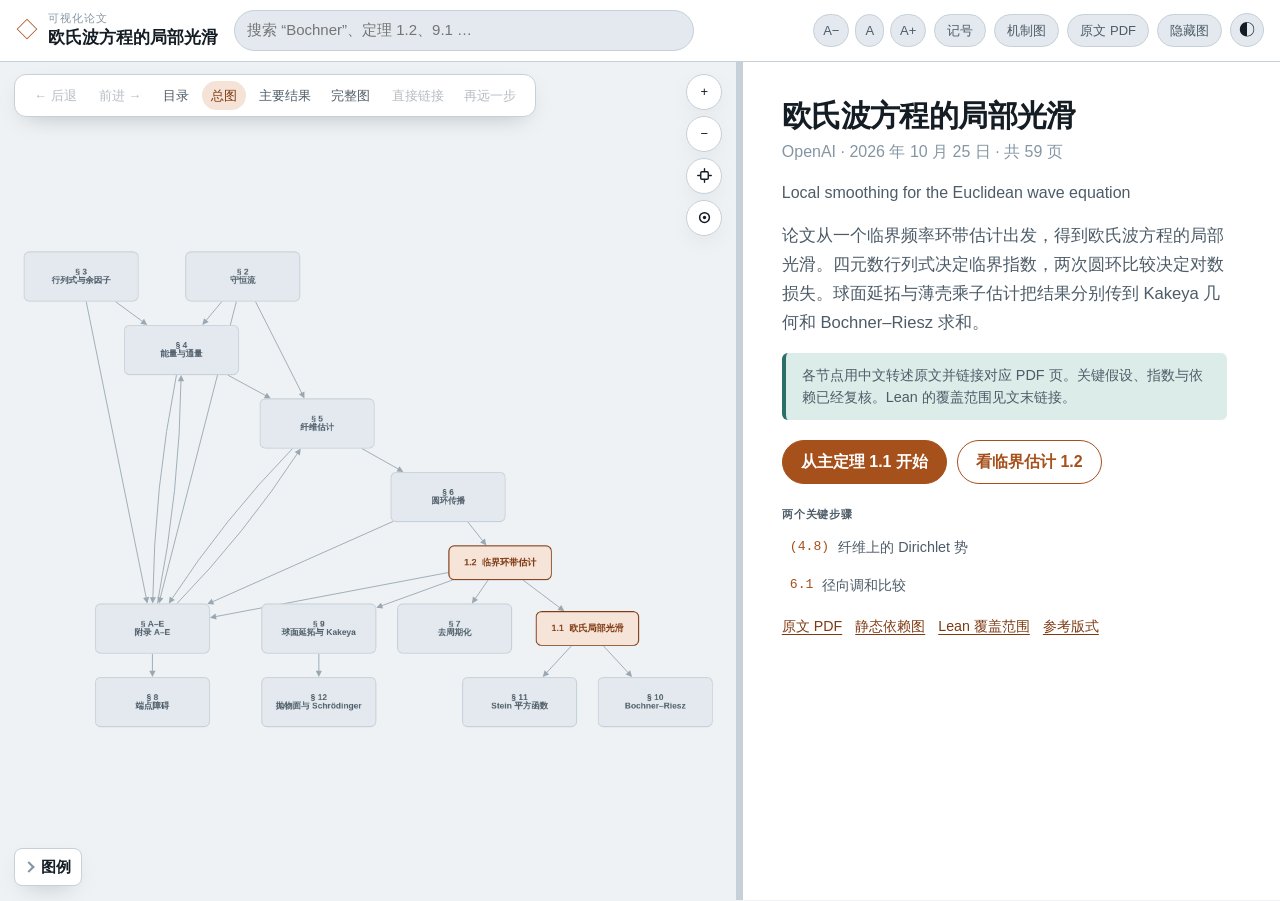
==== index.html @ be73e575 "Add local smoothing visual paper" ====
<!doctype html>
<html lang="zh-CN">
<head>
<meta charset="utf-8">
<meta name="viewport" content="width=device-width, initial-scale=1">
<meta http-equiv="Content-Security-Policy"
  content="default-src 'none'; script-src 'self' file:; style-src 'self' file: 'unsafe-inline'; img-src 'self' file: data:; font-src 'self' file:; form-action 'none'; base-uri 'none'">
<title>欧氏波方程的局部光滑 — 可视化论文</title>
<meta name="description" content="论文《Local smoothing for the Euclidean wave equation》的交互式可视化伴侣：证明依赖图、陈述、分步推导、记号与原文图解。">
<link rel="stylesheet" href="assets/vendor/katex.min.css">
<link rel="stylesheet" href="assets/style.css">
</head>
<body>
<a class="skip-link" href="#panel">跳到阅读面板</a>

<header class="topbar">
  <button type="button" class="topbar__brand" id="brand-home" aria-label="显示欢迎面板">
    <span class="topbar__mark" aria-hidden="true">◇</span>
    <span class="topbar__titles">
      <span class="topbar__kicker">可视化论文</span>
      <span class="topbar__title">欧氏波方程的局部光滑</span>
    </span>
  </button>

  <div class="topbar__search">
    <label class="sr-only" for="search-input">搜索标题、编号</label>
    <input id="search-input" type="text" placeholder="搜索 “Bochner”、定理 1.2、9.1 …" autocomplete="off">
    <div id="search-results" class="search-results" hidden></div>
  </div>

  <div class="topbar__actions">
    <div class="reading-size" role="group" aria-label="字号">
      <button type="button" class="reading-btn" id="text-smaller" title="缩小字号">A−</button>
      <button type="button" class="reading-btn" id="text-reset" title="重置字号">A</button>
      <button type="button" class="reading-btn" id="text-larger" title="放大字号">A+</button>
    </div>
    <button type="button" class="reading-btn" id="notation-btn" title="记号与符号">记号</button>
    <button type="button" class="reading-btn" id="figures-btn" title="机制图">机制图</button>
    <a class="reading-btn paper-link" href="paper.pdf">原文 PDF</a>
    <button type="button" class="reading-btn reading-graph-toggle" id="toggle-graph" aria-pressed="false" title="隐藏依赖图（g）">隐藏图</button>
    <button type="button" class="icon-button" id="theme-toggle" title="切换浅色 / 深色" aria-label="切换主题">
      <span aria-hidden="true">◐</span>
    </button>
  </div>
</header>

<nav class="tabbar" aria-label="面板切换">
  <button type="button" class="tabbar__btn is-active" data-pane="graph">图</button>
  <button type="button" class="tabbar__btn" data-pane="panel">阅读面板</button>
</nav>

<main class="layout">

  <section id="graph-pane" class="pane pane--graph" aria-label="依赖图">
    <div id="cy" tabindex="0" aria-label="依赖图：+ − 缩放，0 适应屏幕。"></div>
    <div id="outline" hidden></div>

    <div class="graph-toolbar" role="toolbar" aria-label="图操作">
      <button type="button" class="graph-btn graph-btn--history" id="history-back" title="后退（Alt+←）">← 后退</button>
      <button type="button" class="graph-btn graph-btn--history" id="history-forward" title="前进（Alt+→）">前进 →</button>
      <button type="button" class="graph-btn" id="outline-toggle" aria-pressed="false">目录</button>
      <button type="button" class="graph-btn graph-btn--map" id="whole-map" title="回到分区与主定理总图">总图</button>
      <div class="graph-tiers" role="group" aria-label="显示范围">
        <button type="button" class="graph-btn" id="view-essentials" aria-pressed="false">主要结果</button>
        <button type="button" class="graph-btn" id="view-everything" aria-pressed="false">完整图</button>
      </div>
      <div class="graph-hops" role="group" aria-label="跟随链接的距离">
        <button type="button" class="graph-btn" id="hops-1" aria-pressed="true">直接链接</button>
        <button type="button" class="graph-btn" id="hops-2" aria-pressed="false">再远一步</button>
      </div>
    </div>

    <div class="graph-zoom" role="toolbar" aria-label="缩放" aria-orientation="vertical">
      <button type="button" class="graph-btn graph-btn--icon" id="zoom-in" title="放大（+）">+</button>
      <button type="button" class="graph-btn graph-btn--icon" id="zoom-out" title="缩小（−）">−</button>
      <button type="button" class="graph-btn graph-btn--icon" id="zoom-fit" title="适应屏幕（0）">
        <svg viewBox="0 0 16 16" width="15" height="15" aria-hidden="true"><rect x="4" y="4" width="8" height="8" rx="1.2" fill="none" stroke="currentColor" stroke-width="1.5"/><path d="M8 0.8v2.4M8 12.8v2.4M0.8 8h2.4M12.8 8h2.4" stroke="currentColor" stroke-width="1.5" stroke-linecap="round"/></svg>
      </button>
      <button type="button" class="graph-btn graph-btn--icon" id="zoom-selection" title="缩放到所选">
        <svg viewBox="0 0 16 16" width="15" height="15" aria-hidden="true"><circle cx="8" cy="8" r="5.2" fill="none" stroke="currentColor" stroke-width="1.6"/><circle cx="8" cy="8" r="1.8" fill="currentColor"/></svg>
      </button>
    </div>

    <div class="graph-legend">
      <button type="button" class="graph-legend__head" id="legend-toggle" aria-expanded="false">
        <i class="graph-legend__chevron" aria-hidden="true"></i>图例
      </button>
      <div class="graph-legend__body" id="legend-body" hidden>
        <div class="graph-legend__row">
          <span><i class="legend-swatch legend-swatch--theorem"></i>定理</span>
          <span><i class="legend-swatch legend-swatch--proposition"></i>命题</span>
        </div>
        <div class="graph-legend__row">
          <span><i class="legend-swatch legend-swatch--lemma"></i>引理</span>
          <span><i class="legend-swatch legend-swatch--corollary"></i>推论</span>
        </div>
        <div class="graph-legend__row">
          <span><i class="legend-swatch legend-swatch--appendix"></i>附录结果</span>
          <span><i class="legend-swatch legend-swatch--section"></i>分区</span>
        </div>
        <div class="graph-legend__row">
          <span class="graph-legend__key"><i class="legend-arrow"></i>A → B：A 被用于证明 B</span>
        </div>
        <div class="graph-legend__row">
          <span class="graph-legend__key"><i class="legend-arrow legend-arrow--hl"></i>所选或悬停框的箭头</span>
        </div>
      </div>
    </div>
  </section>

  <div class="pane-divider" id="divider" role="separator" tabindex="0" aria-orientation="vertical"
    aria-label="调整阅读面板宽度（方向键；双击重置）" aria-valuemin="25" aria-valuemax="75" aria-valuenow="42"></div>

  <section id="panel" class="pane pane--panel" aria-label="阅读面板" tabindex="-1">
    <div id="panel-content" class="panel-content"></div>
  </section>
</main>

<dialog id="notation-modal" class="modal" aria-label="记号与符号">
  <div class="modal__head">
    <h2>记号与符号</h2>
    <button type="button" class="icon-button modal__close" id="notation-close" aria-label="关闭">×</button>
  </div>
  <div id="notation-body" class="modal__body"></div>
</dialog>

<dialog id="figure-modal" class="modal modal--wide" aria-label="机制图">
  <div class="modal__head">
    <h2>关键机制图</h2>
    <button type="button" class="icon-button modal__close" id="figure-close" aria-label="关闭">×</button>
  </div>
  <div id="figure-body" class="modal__body"></div>
</dialog>

<script src="assets/vendor/cytoscape.min.js"></script>
<script src="assets/vendor/cytoscape-dagre.min.js"></script>
<script src="assets/vendor/katex.min.js"></script>
<script src="assets/data.js"></script>
<script src="assets/app.js"></script>
</body>
</html>
---- assets/style.css ----
/* ============================================================
   Visual Paper · 样式（app-shell 形式）
   冷灰底 + 暖铜色；离线字体栈（Source Serif/IBM Plex 的本地替代）。
   ============================================================ */

:root {
  color-scheme: light;
  --font-ui: -apple-system, BlinkMacSystemFont, "Segoe UI", "PingFang SC",
    "Hiragino Sans GB", "Microsoft YaHei", Roboto, sans-serif;
  --font-read: "Charter", "Georgia", "Times New Roman", "Songti SC", serif;
  --font-mono: ui-monospace, SFMono-Regular, Menlo, Consolas, "Liberation Mono", monospace;

  --bg: #eef2f5;
  --surface: #ffffff;
  --surface-2: #e3e9ee;
  --surface-3: #d6dee5;
  --border: #c6d0d8;
  --text: #141c24;
  --text-dim: #4d5c68;
  --text-faint: #8496a3;

  --accent: #a6501c;
  --accent-strong: #7f3a13;
  --accent-tint: #f4e3d6;
  --accent-2: #2c6e68;
  --accent-2-tint: #dcece9;

  --theorem: #7f3a13;
  --theorem-tint: #f6e4d8;
  --proposition: #2c6e68;
  --proposition-tint: #dcece9;
  --lemma: #566270;
  --lemma-tint: #e7ebf0;
  --corollary: #9a6a1f;
  --corollary-tint: #f3e9d4;
  --appendix: #7d6a4f;
  --appendix-tint: #efe9dd;

  --edge: #9aa8b2;
  --edge-hi: #a6501c;
  --focus-ring: #1d6fae;
  --shadow: 0 8px 24px -12px rgba(20, 28, 36, 0.35);
  --radius: 8px;
  --panel-w: 42%;
}

:root[data-theme="dark"] {
  color-scheme: dark;
  --bg: #10161a;
  --surface: #171f24;
  --surface-2: #1e282e;
  --surface-3: #283238;
  --border: #313e46;
  --text: #e8eef2;
  --text-dim: #aebac3;
  --text-faint: #74838d;
  --accent: #e69158;
  --accent-strong: #f2ac7c;
  --accent-tint: #3a2a1e;
  --accent-2: #6cbdb5;
  --accent-2-tint: #1c3230;
  --theorem: #e69158;
  --theorem-tint: #3a2a1e;
  --proposition: #6cbdb5;
  --proposition-tint: #1c3230;
  --lemma: #98a6b4;
  --lemma-tint: #28323c;
  --corollary: #d2a85f;
  --corollary-tint: #38301f;
  --appendix: #c0ad8f;
  --appendix-tint: #332e25;
  --edge: #3f4a51;
  --edge-hi: #e69158;
  --shadow: 0 12px 28px -14px rgba(0, 0, 0, 0.6);
}

* { box-sizing: border-box; }
html, body { height: 100%; margin: 0; }
body {
  background: var(--bg); color: var(--text);
  font-family: var(--font-ui); font-size: 15px; line-height: 1.5;
  display: flex; flex-direction: column;
}
[hidden] { display: none !important; }
:focus-visible { outline: 2px solid var(--focus-ring); outline-offset: 2px; }
.mono { font-family: var(--font-mono); }

.sr-only {
  position: absolute; width: 1px; height: 1px; padding: 0; margin: -1px;
  overflow: hidden; clip: rect(0, 0, 0, 0); white-space: nowrap; border: 0;
}
.skip-link {
  position: absolute; left: 8px; top: -40px; z-index: 200;
  background: var(--accent); color: #fff; padding: 8px 12px; border-radius: 6px;
  transition: top .15s ease;
}
.skip-link:focus { top: 8px; }

/* ---------------- 顶栏 ---------------- */
.topbar {
  display: flex; align-items: center; gap: 16px;
  padding: 10px 16px; background: var(--surface);
  border-bottom: 1px solid var(--border);
  position: sticky; top: 0; z-index: 20;
}
.topbar__brand {
  display: flex; align-items: center; gap: 10px; min-width: 0;
  border: 0; background: none; padding: 0; text-align: left; color: inherit; cursor: pointer;
}
.topbar__mark { font-size: 22px; color: var(--accent); }
.topbar__titles { display: flex; flex-direction: column; min-width: 0; }
.topbar__kicker {
  font-size: 11px; text-transform: uppercase; letter-spacing: .08em; color: var(--text-faint);
}
.topbar__title {
  font-family: var(--font-read); font-weight: 600; font-size: 17px; margin: 0;
  white-space: nowrap; overflow: hidden; text-overflow: ellipsis;
}
.topbar__search { flex: 1 1 auto; max-width: 460px; position: relative; }
.topbar__search input {
  width: 100%; padding: 8px 12px; border-radius: 999px; border: 1px solid var(--border);
  background: var(--surface-2); color: var(--text); font: inherit; outline: none;
}
.topbar__search input:focus { border-color: var(--accent); }
.topbar__actions { display: flex; align-items: center; gap: 8px; margin-left: auto; }

.icon-button {
  border: 1px solid var(--border); background: var(--surface-2); color: var(--text);
  border-radius: 999px; width: 34px; height: 34px; cursor: pointer; font-size: 16px;
}
.icon-button:hover { background: var(--surface-3); }

.reading-btn {
  border: 1px solid var(--border); background: var(--surface-2); color: var(--text-dim);
  border-radius: 999px; padding: 6px 12px; font: inherit; font-size: 13px; cursor: pointer;
}
.reading-btn:hover { color: var(--text); border-color: var(--accent); }
.reading-size { display: flex; gap: 6px; }
.reading-size .reading-btn { padding: 6px 9px; }
.reading-graph-toggle.is-active { background: var(--accent-tint); color: var(--accent-strong); border-color: var(--accent); }

/* ---------------- 移动端标签 ---------------- */
.tabbar { display: none; background: var(--surface); border-bottom: 1px solid var(--border); }
.tabbar__btn {
  flex: 1; padding: 10px; border: 0; background: none; color: var(--text-dim); font: inherit; cursor: pointer;
}
.tabbar__btn.is-active { color: var(--accent); font-weight: 600; }

/* ---------------- 主布局 ---------------- */
.layout { flex: 1; display: flex; min-height: 0; position: relative; }
.pane { min-width: 0; min-height: 0; }
.pane--graph { flex: 1 1 auto; position: relative; }
.pane--panel {
  flex: 0 0 var(--panel-w); max-width: 78%; min-width: 300px;
  background: var(--surface); border-left: 1px solid var(--border);
  overflow: hidden;
}
.layout.graph-hidden .pane--graph { display: none; }
.layout.graph-hidden .pane-divider { display: none; }
.layout.graph-hidden .pane--panel { flex: 1 1 auto; max-width: 100%; }

.pane-divider {
  flex: 0 0 6px; cursor: col-resize; background: var(--border);
  position: relative; z-index: 5;
}
.pane-divider:hover, .pane-divider:focus { background: var(--accent); }

/* ---------------- 图 ---------------- */
#cy { width: 100%; height: 100%; outline: none; }
#outline { width: 100%; height: 100%; overflow: auto; padding: 14px; background: var(--bg); }
#outline ul { list-style: none; margin: 0; padding-left: 16px; }
#outline > ul { padding-left: 0; }
#outline button {
  width: 100%; text-align: left; background: none; border: 0; padding: 6px 4px;
  color: var(--text); font: inherit; cursor: pointer; border-radius: 6px;
}
#outline button:hover { background: var(--surface-2); }

.graph-toolbar {
  position: absolute; left: 14px; top: 12px; display: flex; align-items: center; gap: 8px; flex-wrap: wrap;
  background: var(--surface); border: 1px solid var(--border); border-radius: 999px;
  padding: 6px 10px; box-shadow: var(--shadow); z-index: 6; max-width: calc(100% - 28px);
}
.graph-btn {
  border: 0; background: none; color: var(--text-dim); font: inherit; font-size: 13px; font-weight: 500;
  padding: 5px 9px; border-radius: 999px; cursor: pointer;
}
.graph-btn:hover { background: var(--surface-2); color: var(--text); }
.graph-btn[aria-pressed="true"] { background: var(--accent-tint); color: var(--accent-strong); }
.graph-btn:disabled { opacity: .4; cursor: default; }
.graph-tiers, .graph-hops { display: flex; gap: 2px; }

.graph-zoom {
  position: absolute; right: 14px; top: 12px; display: flex; flex-direction: column; gap: 6px; z-index: 6;
}
.graph-btn--icon {
  width: 36px; height: 36px; border-radius: 50%; padding: 0; display: grid; place-items: center;
  background: var(--surface); border: 1px solid var(--border); box-shadow: var(--shadow); color: var(--text);
}
.graph-btn--icon:hover { border-color: var(--accent); color: var(--accent); }

/* 图例 */
.graph-legend {
  position: absolute; left: 14px; bottom: 14px; width: 250px;
  background: var(--surface); border: 1px solid var(--border); border-radius: var(--radius);
  box-shadow: var(--shadow); z-index: 6; overflow: hidden;
}
.graph-legend__head {
  width: 100%; display: flex; align-items: center; gap: 8px; border: 0; background: none;
  padding: 9px 12px; font: inherit; font-weight: 600; cursor: pointer; color: var(--text);
}
.graph-legend__chevron {
  width: 8px; height: 8px; border-right: 2px solid var(--text-faint); border-bottom: 2px solid var(--text-faint);
  transform: rotate(45deg); transition: transform .15s;
}
.graph-legend__head[aria-expanded="false"] .graph-legend__chevron { transform: rotate(-45deg); }
.graph-legend__body { padding: 4px 12px 12px; }
.graph-legend__row { display: flex; gap: 14px; padding: 4px 0; font-size: 12.5px; color: var(--text-dim); }
.legend-swatch { width: 14px; height: 14px; border-radius: 4px; display: inline-block; margin-right: 6px; vertical-align: middle; }
.legend-swatch--theorem { background: var(--theorem); }
.legend-swatch--proposition { background: var(--proposition); }
.legend-swatch--lemma { background: var(--lemma); }
.legend-swatch--corollary { background: var(--corollary); }
.legend-swatch--appendix { background: var(--appendix); }
.legend-swatch--section { background: var(--surface-3); border: 1px solid var(--border); }
.legend-arrow {
  width: 16px; height: 0; border-top: 2px solid var(--edge); display: inline-block; margin-right: 6px; vertical-align: middle; position: relative;
}
.legend-arrow::after {
  content: ""; position: absolute; right: -1px; top: -4px; border-left: 6px solid var(--edge);
  border-top: 4px solid transparent; border-bottom: 4px solid transparent;
}
.legend-arrow--hl { border-top-color: var(--edge-hi); }
.legend-arrow--hl::after { border-left-color: var(--edge-hi); }
.graph-legend__key { display: flex; align-items: center; }

/* ---------------- 阅读面板 ---------------- */
.panel-content { height: 100%; overflow-y: auto; padding: 26px clamp(18px, 3vw, 40px) 70px; }
.panel-empty { color: var(--text-faint); padding: 40px 10px; }

.welcome { max-width: 640px; }
.welcome h2 { font-family: var(--font-read); font-size: 1.9rem; line-height: 1.2; margin: 6px 0; letter-spacing: -0.02em; }
.welcome .byline { color: var(--text-faint); margin: 0 0 18px; }
.welcome .abstract { color: var(--text-dim); }
.welcome .rule {
  border-left: 4px solid var(--accent-2); background: var(--accent-2-tint);
  border-radius: 6px; padding: 12px 16px; margin: 16px 0; color: var(--text-dim); font-size: .9rem;
}
.welcome__actions { display: flex; gap: 10px; flex-wrap: wrap; margin: 20px 0; }
.welcome-btn {
  border: 1px solid var(--accent); background: var(--accent); color: #fff;
  border-radius: 999px; padding: 9px 18px; font: inherit; font-weight: 600; cursor: pointer;
}
.welcome-btn--ghost { background: none; color: var(--accent); }

.node-head { margin-bottom: 14px; }
.node-head__eyebrow { display: flex; gap: 8px; align-items: center; margin-bottom: 8px; flex-wrap: wrap; }
.node-head__title { font-family: var(--font-read); font-size: 1.55rem; line-height: 1.25; margin: 0; letter-spacing: -0.015em; }

.badge {
  display: inline-block; font-size: 11px; font-weight: 600; padding: 2px 9px; border-radius: 999px;
  text-transform: uppercase; letter-spacing: .02em; background: var(--surface-2); color: var(--text-dim);
}
.badge.src { background: none; color: var(--text-faint); text-transform: none; font-family: var(--font-mono); }

.section-label {
  font-size: 11px; font-weight: 700; text-transform: uppercase; letter-spacing: .08em;
  color: var(--text-faint); margin: 22px 0 8px;
}
.prose { color: var(--text-dim); font-family: var(--font-read); font-size: 1rem; }
.prose p { margin: 0 0 10px; }
.katex-display { margin: 12px 0; overflow-x: auto; overflow-y: hidden; padding: 2px 0; }

.uses-list { display: flex; flex-direction: column; gap: 4px; }
.uses-list a {
  display: flex; gap: 9px; text-decoration: none; color: var(--text-dim);
  padding: 6px 8px; border-radius: 6px; font-size: .9rem;
}
.uses-list a:hover { background: var(--surface-2); color: var(--accent); }
.uses-list__num { font-family: var(--font-mono); color: var(--accent); font-size: .82rem; }

/* 可折叠步骤 */
.step { border: 1px solid var(--border); border-radius: var(--radius); margin-bottom: 8px; overflow: hidden; }
.step__head {
  display: flex; gap: 10px; align-items: center; padding: 10px 14px; cursor: pointer;
  background: var(--surface-2); font-weight: 600;
}
.step__num { font-family: var(--font-mono); color: var(--accent); font-size: .82rem; }
.step__body { padding: 12px 16px; color: var(--text-dim); font-family: var(--font-read); display: none; }
.step[open] .step__body { display: block; }
.step[open] .step__head { border-bottom: 1px solid var(--border); }

/* ---------------- 弹窗 ---------------- */
.modal {
  border: 1px solid var(--border); border-radius: 12px; padding: 0;
  background: var(--surface); color: var(--text); max-width: 92vw; width: 640px; box-shadow: var(--shadow);
}
.modal--wide { width: 860px; }
.modal::backdrop { background: rgba(16, 22, 26, .55); }
.modal__head {
  display: flex; align-items: center; justify-content: space-between;
  padding: 14px 18px; border-bottom: 1px solid var(--border);
}
.modal__head h2 { margin: 0; font-size: 1.1rem; font-family: var(--font-read); }
.modal__body { padding: 18px; max-height: 74vh; overflow-y: auto; }

.notation-grid { display: grid; grid-template-columns: repeat(auto-fill, minmax(250px, 1fr)); gap: 12px; }
.nota-card { border: 1px solid var(--border); border-radius: var(--radius); padding: 13px 15px; }
.nota-card .sym { font-weight: 700; color: var(--accent-strong); display: flex; justify-content: space-between; gap: 8px; align-items: baseline; }
.nota-card .sym .p { font-family: var(--font-mono); font-size: .72rem; color: var(--text-faint); font-weight: 500; }
.nota-card .mean { color: var(--text-dim); font-size: .85rem; margin: 8px 0 0; }

.fig-card { border: 1px solid var(--border); border-radius: var(--radius); padding: 16px; margin-bottom: 16px; }
.fig-card h4 { margin: 0 0 4px; font-size: 1.02rem; }
.fig-card .cap { color: var(--text-faint); font-size: .82rem; margin: 0 0 12px; }

/* 字号缩放（作用于阅读面板） */
#panel-content { font-size: 1rem; }
body[data-reading-size="sm"] #panel-content { font-size: .9rem; }
body[data-reading-size="lg"] #panel-content { font-size: 1.12rem; }

/* ---------------- 响应式 ---------------- */
@media (max-width: 860px) {
  .topbar { gap: 10px; flex-wrap: wrap; }
  .reading-size, #notation-btn, #figures-btn, .topbar__title { display: none; }
  .tabbar { display: flex; }
  .layout { flex-direction: column; }
  .pane-divider { display: none; }
  .pane--panel { flex: 1 1 auto; max-width: 100%; border-left: 0; border-top: 1px solid var(--border); display: none; }
  body[data-pane="panel"] .pane--panel { display: block; }
  body[data-pane="panel"] .pane--graph { display: none; }
  body[data-pane="graph"] .pane--graph { display: block; }
  .graph-legend { width: 200px; }
}

[hidden] { display: none !important; }
:root {
  --font-ui: "Instrument Sans", "PingFang SC", "Microsoft YaHei", sans-serif;
  --font-read: "Source Sans 3", "PingFang SC", "Microsoft YaHei", sans-serif;
}
.pane--graph {
  background-image: radial-gradient(var(--border) .65px, transparent .65px);
  background-size: 20px 20px;
}
.graph-toolbar { border-radius: 12px; max-width: calc(100% - 80px); gap: 4px; }
.graph-legend { width: max-content; max-width: calc(100% - 28px); }
.graph-legend:has([aria-expanded="true"]) { width: 250px; }
.graph-legend__head { padding: 7px 10px; }
.paper-link { text-decoration: none; white-space: nowrap; }
.panel-content { scrollbar-gutter: stable; }
.panel-content > div, .panel-content > article, .welcome { max-width: 68ch; }
.welcome h2 { margin-top: 8px; line-height: 1.28; }
.welcome .paper-original { color: var(--text-dim); margin: 0 0 16px; line-height: 1.4; }
.welcome .abstract { font-size: 1.04rem; line-height: 1.75; }
.source-links { display: flex; flex-wrap: wrap; gap: 6px 13px; font-size: .89em; }
.source-links a, .fig-card a, .panel-content article > a { color: var(--accent-strong); text-underline-offset: .2em; }
.panel-content article h2 { margin: 0; }
.badge.src { color: var(--text-dim); text-decoration: underline; }
.section-label { color: var(--text-dim); }
.prose { font-size: inherit; line-height: 1.72; }
.step__head { list-style: none; }
.step__head::after { margin-left: auto; content: "＋"; color: var(--text-dim); }
.step[open] .step__head::after { content: "−"; }
.step__head::-webkit-details-marker { display: none; }
.fig-card { margin: 16px 0; }
.fig-card img { width: 100%; height: auto; display: block; background: #fff; }
.fig-card figcaption { margin: 9px 0 0; color: var(--text-dim); }
#outline { padding: 112px 16px 20px; }
#outline details { margin: 0 auto 8px; padding: 8px 12px; max-width: 46rem; background: var(--surface); border: 1px solid var(--border); border-radius: var(--radius); }
#outline summary { cursor: pointer; }
#outline .uses-list { padding: 8px 0 0 10px; }
.search-results { position: absolute; inset: calc(100% + 8px) 0 auto; max-height: min(390px,65vh); overflow: auto; background: var(--surface); border: 1px solid var(--border); border-radius: 12px; box-shadow: var(--shadow); z-index: 30; }
.search-results__item { display: block; width: 100%; padding: 8px 12px; text-align: left; border: 0; color: var(--text); background: transparent; font: inherit; }
button.search-results__item { cursor: pointer; }
button.search-results__item:hover, button.search-results__item:focus-visible { background: var(--surface-2); }
.search-results__num { margin-right: 8px; color: var(--accent-strong); font-size: .82em; }
@media (max-width: 860px) {
  .pane--graph { flex: 1 1 auto; }
  .pane--panel { min-width: 0; }
  .topbar__title { display: block; font-size: 15px; }
  .topbar__kicker, #toggle-graph { display: none; }
  #notation-btn, #figures-btn { display: block; }
  .topbar__brand { flex: 1; }
  .topbar__search { order: 3; max-width: none; flex: 1 0 100%; }
  .graph-toolbar { left: 8px; top: 8px; max-width: calc(100% - 58px); padding: 4px 6px; }
  .graph-btn { padding: 5px 7px; }
  .graph-zoom { right: 8px; top: 8px; }
  .graph-btn--icon { padding: 0; }
  .notation-grid { grid-template-columns: repeat(auto-fill, minmax(min(235px, 100%), 1fr)); }
}
@media (max-width: 460px) {
  .topbar { padding: 8px 10px; }
  .topbar__actions { gap: 5px; }
  .paper-link, .topbar__mark { display: none; }
  .topbar__actions .reading-btn { padding: 4px 7px; }
}
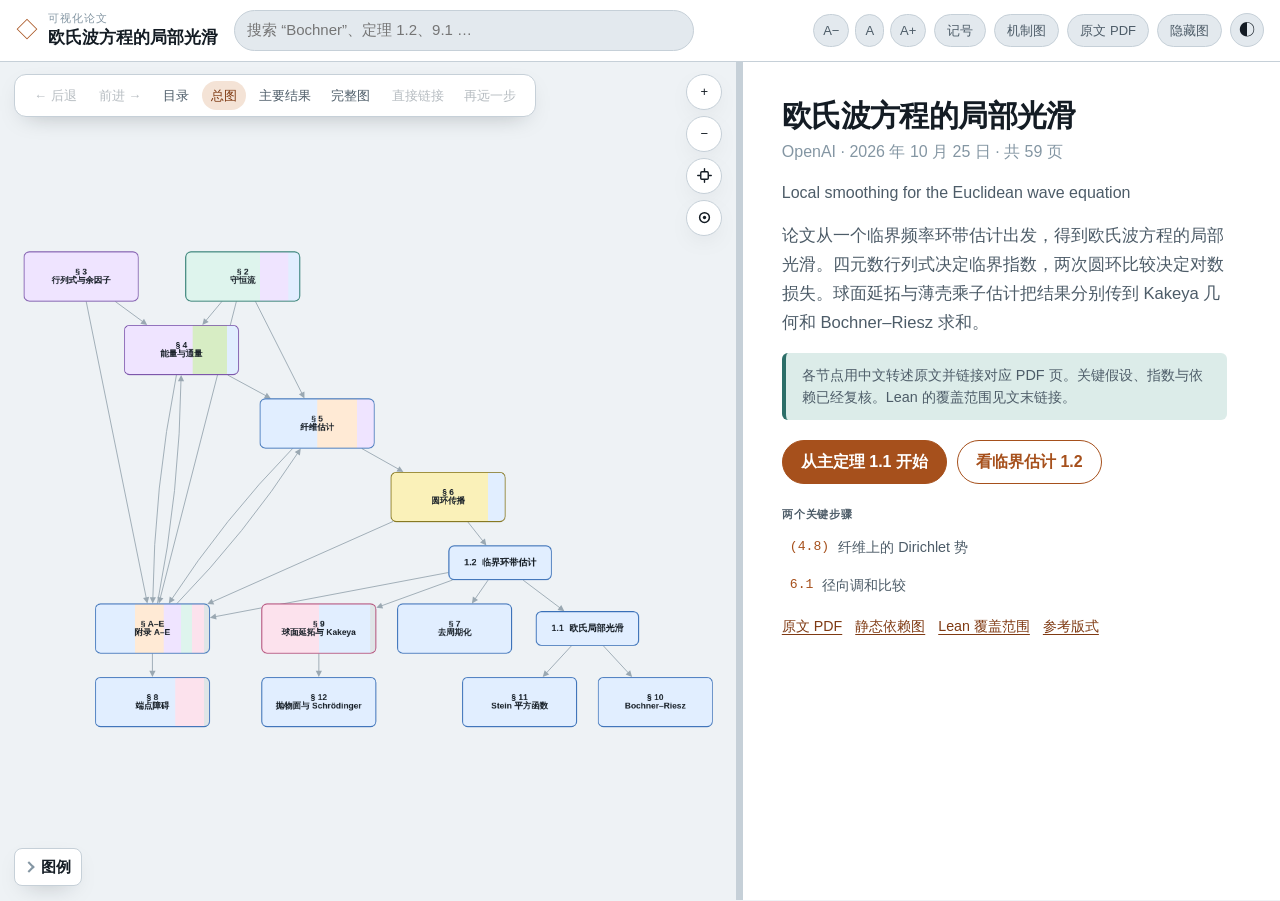
==== commit 9b47f4d2: "新增染色效果" ====
--- a/index.html
+++ b/index.html
@@ -86,18 +86,8 @@
         <i class="graph-legend__chevron" aria-hidden="true"></i>图例
       </button>
       <div class="graph-legend__body" id="legend-body" hidden>
-        <div class="graph-legend__row">
-          <span><i class="legend-swatch legend-swatch--theorem"></i>定理</span>
-          <span><i class="legend-swatch legend-swatch--proposition"></i>命题</span>
-        </div>
-        <div class="graph-legend__row">
-          <span><i class="legend-swatch legend-swatch--lemma"></i>引理</span>
-          <span><i class="legend-swatch legend-swatch--corollary"></i>推论</span>
-        </div>
-        <div class="graph-legend__row">
-          <span><i class="legend-swatch legend-swatch--appendix"></i>附录结果</span>
-          <span><i class="legend-swatch legend-swatch--section"></i>分区</span>
-        </div>
+        <p class="legend-caption">颜色表示当前证明直接用到的方法，面积为估计占比。只引用结论时，沿箭头查看该结果的证明。</p>
+        <div id="legend-directions"></div>
         <div class="graph-legend__row">
           <span class="graph-legend__key"><i class="legend-arrow"></i>A → B：A 被用于证明 B</span>
         </div>
--- a/assets/style.css
+++ b/assets/style.css
@@ -25,16 +25,14 @@
   --accent-2: #2c6e68;
   --accent-2-tint: #dcece9;
 
-  --theorem: #7f3a13;
-  --theorem-tint: #f6e4d8;
-  --proposition: #2c6e68;
-  --proposition-tint: #dcece9;
-  --lemma: #566270;
-  --lemma-tint: #e7ebf0;
-  --corollary: #9a6a1f;
-  --corollary-tint: #f3e9d4;
-  --appendix: #7d6a4f;
-  --appendix-tint: #efe9dd;
+  --direction-harmonic: #153f7c; --direction-harmonic-tint: #e1eeff; --direction-harmonic-line: #386fb7;
+  --direction-hyperbolic: #0c514b; --direction-hyperbolic-tint: #def4ed; --direction-hyperbolic-line: #28796d;
+  --direction-quaternionic: #563183; --direction-quaternionic-tint: #efe4ff; --direction-quaternionic-line: #7952a9;
+  --direction-elliptic: #78360e; --direction-elliptic-tint: #ffead5; --direction-elliptic-line: #ac5a25;
+  --direction-variational: #38571d; --direction-variational-tint: #d7edc4; --direction-variational-line: #608238;
+  --direction-potential: #524903; --direction-potential-tint: #faf1b9; --direction-potential-line: #84751d;
+  --direction-probability: #273844; --direction-probability-tint: #dfe5e7; --direction-probability-line: #647780;
+  --direction-geometric: #831e4a; --direction-geometric-tint: #fce2ed; --direction-geometric-line: #b24a76;
 
   --edge: #9aa8b2;
   --edge-hi: #a6501c;
@@ -59,16 +57,15 @@
   --accent-tint: #3a2a1e;
   --accent-2: #6cbdb5;
   --accent-2-tint: #1c3230;
-  --theorem: #e69158;
-  --theorem-tint: #3a2a1e;
-  --proposition: #6cbdb5;
-  --proposition-tint: #1c3230;
-  --lemma: #98a6b4;
-  --lemma-tint: #28323c;
-  --corollary: #d2a85f;
-  --corollary-tint: #38301f;
-  --appendix: #c0ad8f;
-  --appendix-tint: #332e25;
+  --direction-harmonic: #b0d3ff; --direction-harmonic-tint: #192d49; --direction-harmonic-line: #6ca8eb;
+  --direction-hyperbolic: #99e0d1; --direction-hyperbolic-tint: #17352f; --direction-hyperbolic-line: #59b6a6;
+  --direction-quaternionic: #dcc0ff; --direction-quaternionic-tint: #322643; --direction-quaternionic-line: #b592de;
+  --direction-elliptic: #ffc7a0; --direction-elliptic-tint: #3d2a1e; --direction-elliptic-line: #e4955f;
+  --direction-variational: #cae7ad; --direction-variational-tint: #273722; --direction-variational-line: #a4c975;
+  --direction-potential: #f6e487; --direction-potential-tint: #36311a; --direction-potential-line: #c1ab4d;
+  --direction-probability: #c1d0d7; --direction-probability-tint: #343b41; --direction-probability-line: #9aadb6;
+  --direction-geometric: #ffb6d3; --direction-geometric-tint: #3d2331; --direction-geometric-line: #df7fa8;
+
   --edge: #3f4a51;
   --edge-hi: #e69158;
   --shadow: 0 12px 28px -14px rgba(0, 0, 0, 0.6);
@@ -216,13 +213,20 @@
 .graph-legend__head[aria-expanded="false"] .graph-legend__chevron { transform: rotate(-45deg); }
 .graph-legend__body { padding: 4px 12px 12px; }
 .graph-legend__row { display: flex; gap: 14px; padding: 4px 0; font-size: 12.5px; color: var(--text-dim); }
-.legend-swatch { width: 14px; height: 14px; border-radius: 4px; display: inline-block; margin-right: 6px; vertical-align: middle; }
-.legend-swatch--theorem { background: var(--theorem); }
-.legend-swatch--proposition { background: var(--proposition); }
-.legend-swatch--lemma { background: var(--lemma); }
-.legend-swatch--corollary { background: var(--corollary); }
-.legend-swatch--appendix { background: var(--appendix); }
-.legend-swatch--section { background: var(--surface-3); border: 1px solid var(--border); }
+.legend-caption { margin: 1px 0 5px; font-size: 12px; color: var(--text-dim); }
+#legend-directions .graph-legend__row { gap: 8px; align-items: center; }
+.legend-swatch {
+  width: 14px; height: 14px; flex: 0 0 14px; border-radius: 4px;
+  background: var(--direction-tint); border: 2px solid var(--direction-line);
+}
+[data-direction="harmonic"] { --direction-color: var(--direction-harmonic); --direction-tint: var(--direction-harmonic-tint); --direction-line: var(--direction-harmonic-line); }
+[data-direction="hyperbolic"] { --direction-color: var(--direction-hyperbolic); --direction-tint: var(--direction-hyperbolic-tint); --direction-line: var(--direction-hyperbolic-line); }
+[data-direction="quaternionic"] { --direction-color: var(--direction-quaternionic); --direction-tint: var(--direction-quaternionic-tint); --direction-line: var(--direction-quaternionic-line); }
+[data-direction="elliptic"] { --direction-color: var(--direction-elliptic); --direction-tint: var(--direction-elliptic-tint); --direction-line: var(--direction-elliptic-line); }
+[data-direction="variational"] { --direction-color: var(--direction-variational); --direction-tint: var(--direction-variational-tint); --direction-line: var(--direction-variational-line); }
+[data-direction="potential"] { --direction-color: var(--direction-potential); --direction-tint: var(--direction-potential-tint); --direction-line: var(--direction-potential-line); }
+[data-direction="probability"] { --direction-color: var(--direction-probability); --direction-tint: var(--direction-probability-tint); --direction-line: var(--direction-probability-line); }
+[data-direction="geometric"] { --direction-color: var(--direction-geometric); --direction-tint: var(--direction-geometric-tint); --direction-line: var(--direction-geometric-line); }
 .legend-arrow {
   width: 16px; height: 0; border-top: 2px solid var(--edge); display: inline-block; margin-right: 6px; vertical-align: middle; position: relative;
 }
@@ -254,6 +258,9 @@
 .welcome-btn--ghost { background: none; color: var(--accent); }
 
 .node-head { margin-bottom: 14px; }
+.direction-summary { display:flex; flex-direction:column; align-items:flex-start; gap:5px; margin:8px 0 14px; font-size:.84em; color:var(--text-dim); }
+.direction-shares { display:flex; flex-wrap:wrap; gap:6px; list-style:none; padding:0; margin:0; }
+.direction-share { color:var(--direction-color); background:var(--direction-tint); border:1px solid var(--direction-line); border-radius:6px; padding:2px 7px; }
 .node-head__eyebrow { display: flex; gap: 8px; align-items: center; margin-bottom: 8px; flex-wrap: wrap; }
 .node-head__title { font-family: var(--font-read); font-size: 1.55rem; line-height: 1.25; margin: 0; letter-spacing: -0.015em; }
 
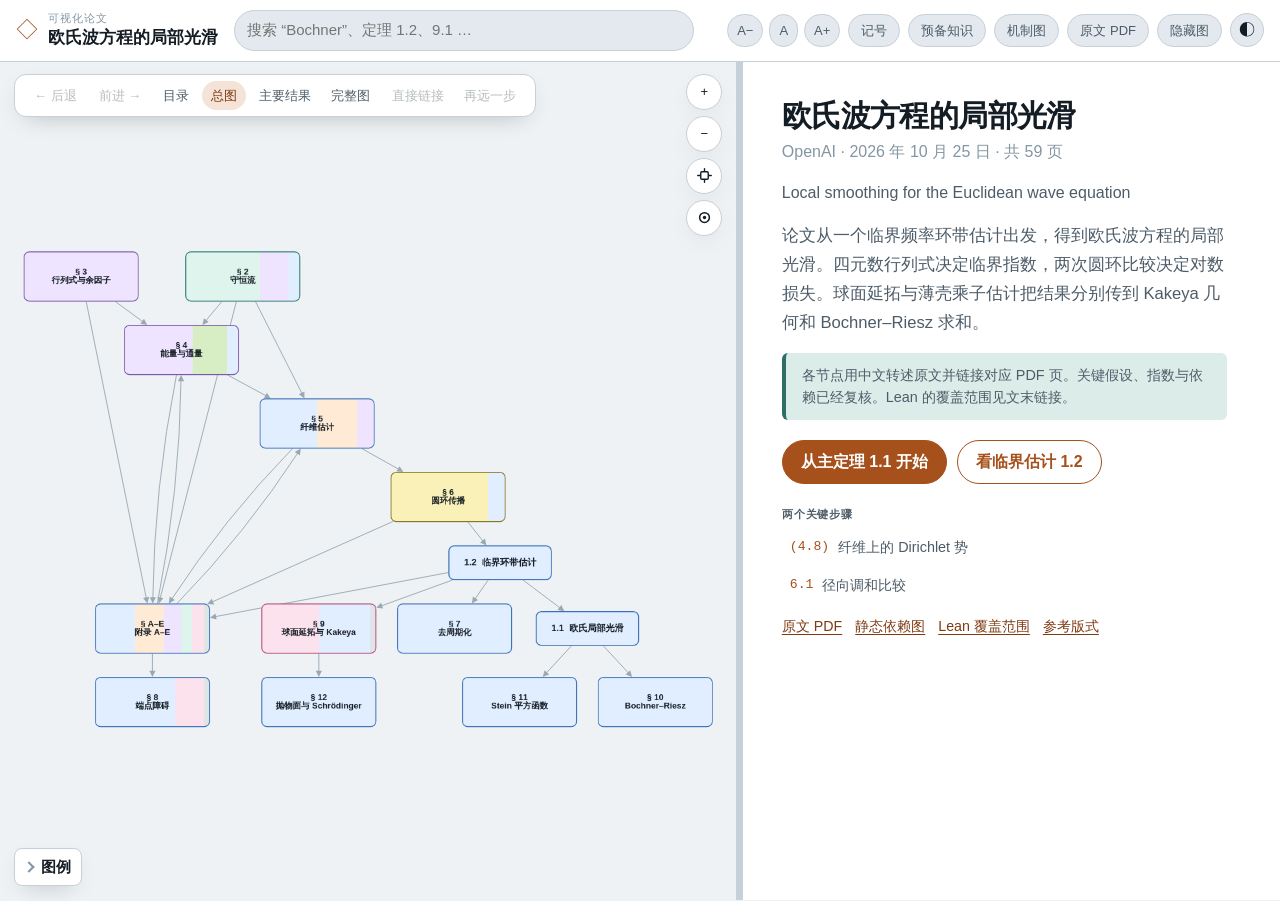
==== commit effd6fc5: "新增基础知识页" ====
--- a/index.html
+++ b/index.html
@@ -35,6 +35,7 @@
       <button type="button" class="reading-btn" id="text-larger" title="放大字号">A+</button>
     </div>
     <button type="button" class="reading-btn" id="notation-btn" title="记号与符号">记号</button>
+    <a class="reading-btn paper-link" id="prerequisites-link" href="prerequisites.html">预备知识</a>
     <button type="button" class="reading-btn" id="figures-btn" title="机制图">机制图</button>
     <a class="reading-btn paper-link" href="paper.pdf">原文 PDF</a>
     <button type="button" class="reading-btn reading-graph-toggle" id="toggle-graph" aria-pressed="false" title="隐藏依赖图（g）">隐藏图</button>
@@ -126,6 +127,7 @@
 <script src="assets/vendor/cytoscape-dagre.min.js"></script>
 <script src="assets/vendor/katex.min.js"></script>
 <script src="assets/data.js"></script>
+<script src="assets/prerequisites.js"></script>
 <script src="assets/app.js"></script>
 </body>
 </html>
--- a/assets/style.css
+++ b/assets/style.css
@@ -119,7 +119,7 @@
   background: var(--surface-2); color: var(--text); font: inherit; outline: none;
 }
 .topbar__search input:focus { border-color: var(--accent); }
-.topbar__actions { display: flex; align-items: center; gap: 8px; margin-left: auto; }
+.topbar__actions { display: flex; align-items: center; flex-wrap: wrap; gap: 8px; margin-left: auto; }
 
 .icon-button {
   border: 1px solid var(--border); background: var(--surface-2); color: var(--text);
@@ -296,6 +296,10 @@
 .step__body { padding: 12px 16px; color: var(--text-dim); font-family: var(--font-read); display: none; }
 .step[open] .step__body { display: block; }
 .step[open] .step__head { border-bottom: 1px solid var(--border); }
+.prerequisite { border-color: var(--direction-line); }
+.prerequisite > .step__head { background: var(--direction-tint); color: var(--direction-color); }
+.prerequisite[open] > .step__head { border-color: var(--direction-line); }
+.prerequisite__sources { margin-top: 10px; }
 
 /* ---------------- 弹窗 ---------------- */
 .modal {
@@ -327,6 +331,10 @@
 body[data-reading-size="lg"] #panel-content { font-size: 1.12rem; }
 
 /* ---------------- 响应式 ---------------- */
+@media (max-width: 1080px) {
+  .topbar { flex-wrap: wrap; }
+  .topbar__search { min-width: min(100%, 12rem); }
+}
 @media (max-width: 860px) {
   .topbar { gap: 10px; flex-wrap: wrap; }
   .reading-size, #notation-btn, #figures-btn, .topbar__title { display: none; }
